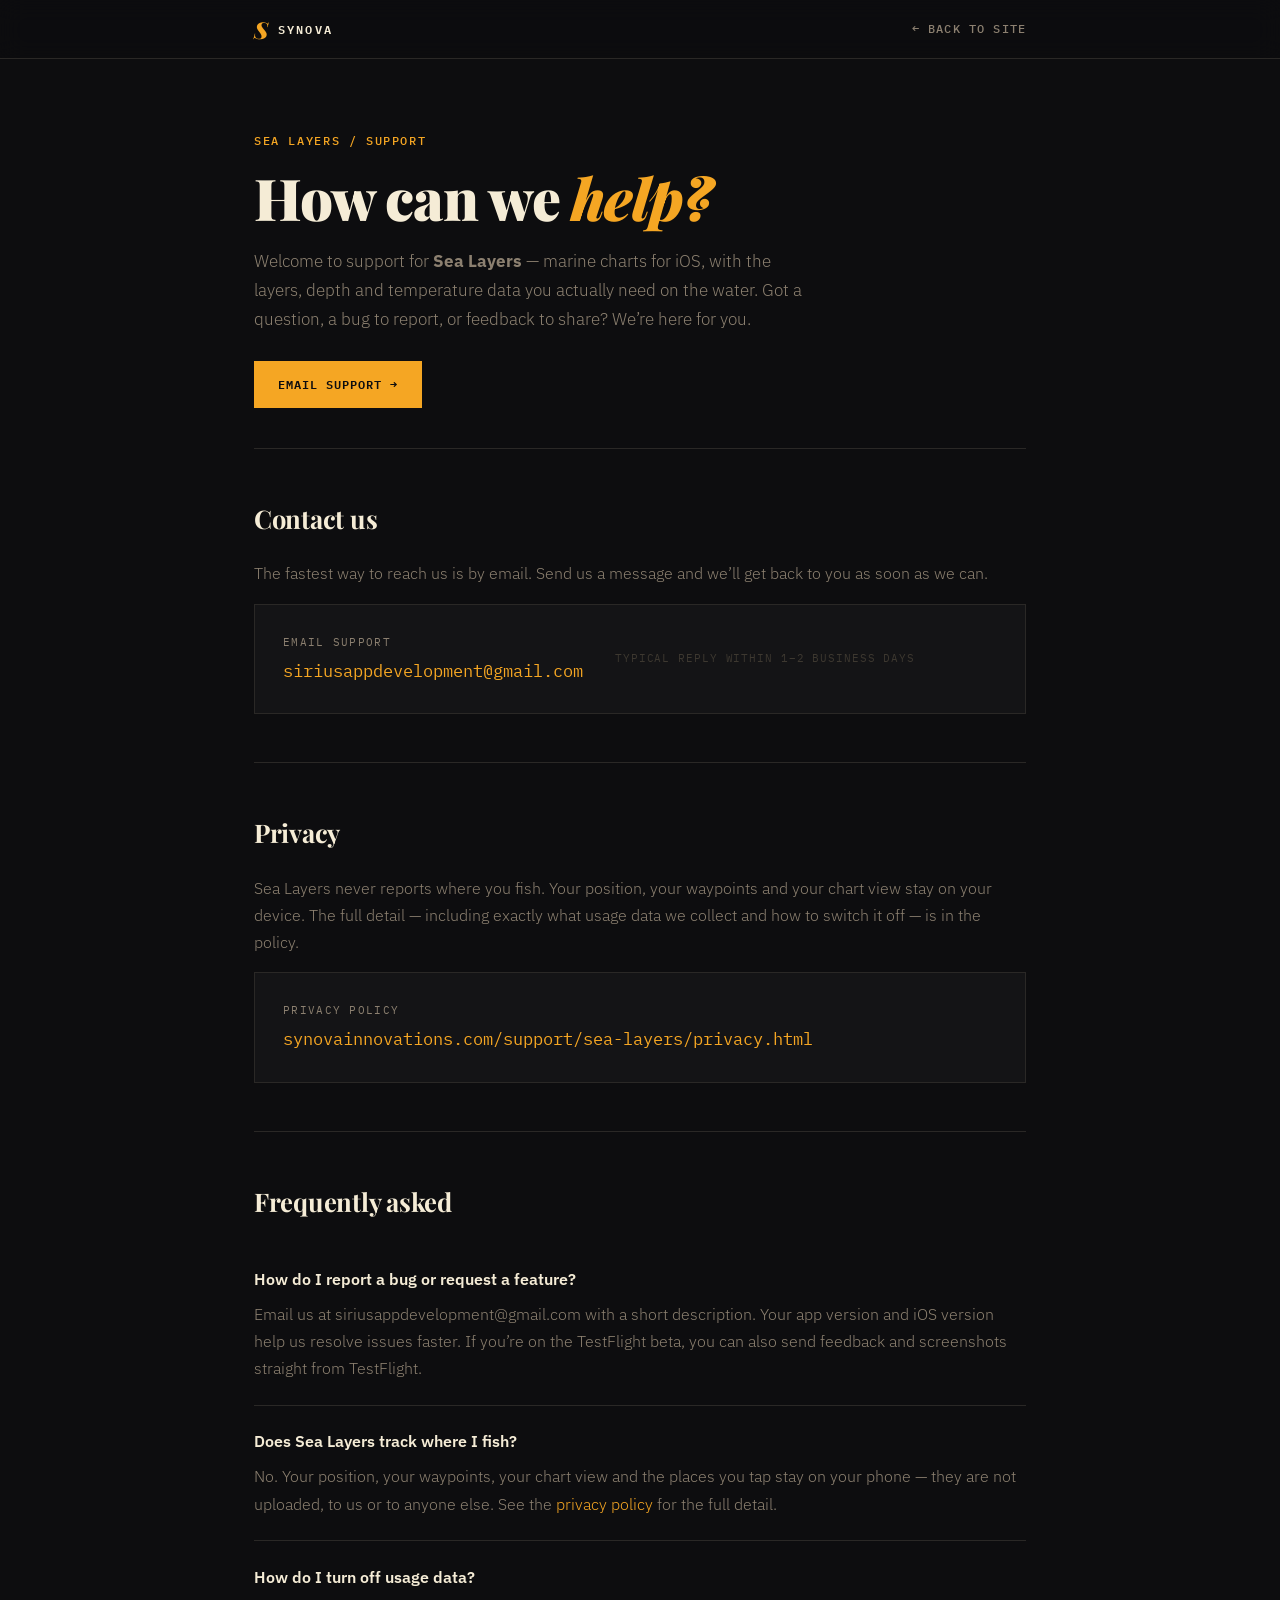
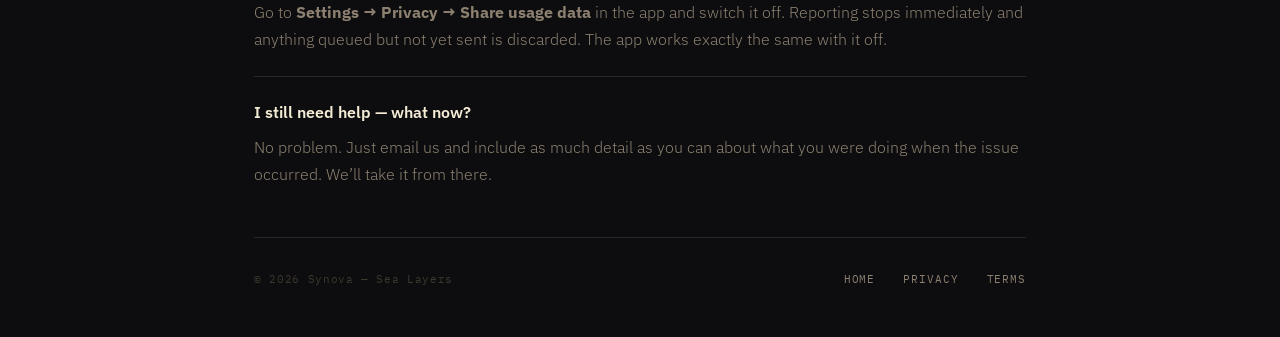
==== support/sea-layers/index.html @ 9f6c3e7c "Add Sea Layers app pages: support + privacy policy Create /support/sea-layers/ following the existin" ====
<!DOCTYPE html>
<html lang="en">
<head>
    <meta charset="UTF-8">
    <meta name="viewport" content="width=device-width, initial-scale=1.0">
    <meta name="description" content="Support for Sea Layers — marine charts for iOS. Contact us, read the FAQ, and find our privacy policy.">
    <meta name="theme-color" content="#0D0D0F">
    <title>Sea Layers — Support | Synova</title>
    <link rel="preconnect" href="https://fonts.googleapis.com">
    <link rel="preconnect" href="https://fonts.gstatic.com" crossorigin>
    <link href="https://fonts.googleapis.com/css2?family=Playfair+Display:ital,wght@0,700;0,900;1,700&family=IBM+Plex+Mono:wght@400;500;600&family=IBM+Plex+Sans:wght@300;400;500;600&display=swap" rel="stylesheet">
    <link rel="icon" type="image/svg+xml" href="data:image/svg+xml,<svg xmlns='http://www.w3.org/2000/svg' viewBox='0 0 100 100'><rect fill='%230D0D0F' width='100' height='100'/><text y='72' x='10' font-size='72' fill='%23F5A623' font-family='serif' font-weight='900'>S</text></svg>">
    <style>
        :root {
            --bg:       #0D0D0F;
            --bg-2:     #141416;
            --rule:     #2A2826;
            --amber:    #F5A623;
            --amber-dim:#7A5310;
            --cream:    #F5ECD6;
            --muted:    #8C8070;
            --faint:    #3D3830;
            --font-ser: 'Playfair Display', Georgia, serif;
            --font-mono:'IBM Plex Mono', 'Courier New', monospace;
            --font-sans:'IBM Plex Sans', system-ui, sans-serif;
            --trans:    0.25s cubic-bezier(0.4, 0, 0.2, 1);
            --max:      820px;
        }

        *, *::before, *::after { margin: 0; padding: 0; box-sizing: border-box; }
        html { scroll-behavior: smooth; -webkit-font-smoothing: antialiased; }
        body {
            font-family: var(--font-sans);
            background: var(--bg);
            color: var(--cream);
            line-height: 1.7;
        }
        a { color: inherit; text-decoration: none; }

        .wrap { max-width: var(--max); margin: 0 auto; padding: 0 24px; }

        /* Nav */
        .nav {
            border-bottom: 1px solid var(--rule);
            background: rgba(13, 13, 15, 0.92);
            backdrop-filter: blur(12px);
            -webkit-backdrop-filter: blur(12px);
            position: sticky; top: 0; z-index: 10;
        }
        .nav-inner {
            max-width: var(--max); margin: 0 auto; padding: 1.1rem 24px;
            display: flex; align-items: center; justify-content: space-between;
        }
        .brand { display: flex; align-items: center; gap: 0.6rem; }
        .brand-mark {
            font-family: var(--font-ser); font-size: 1.45rem; font-weight: 900;
            font-style: italic; color: var(--amber); line-height: 1;
        }
        .brand-name {
            font-family: var(--font-mono); font-size: 0.78rem; font-weight: 600;
            letter-spacing: 0.18em; color: var(--cream);
        }
        .nav-back {
            font-family: var(--font-mono); font-size: 0.72rem; font-weight: 500;
            letter-spacing: 0.1em; text-transform: uppercase; color: var(--muted);
            transition: var(--trans);
        }
        .nav-back:hover { color: var(--cream); }

        /* Header */
        header { padding: 4.5rem 0 2.5rem; border-bottom: 1px solid var(--rule); }
        .hero-grid {
            display: grid; grid-template-columns: 1fr 250px;
            gap: 3rem; align-items: center;
        }
        .eyebrow {
            font-family: var(--font-mono); font-size: 0.72rem; font-weight: 500;
            letter-spacing: 0.14em; text-transform: uppercase; color: var(--amber);
            display: block; margin-bottom: 1rem;
        }
        h1 {
            font-family: var(--font-ser); font-weight: 900; line-height: 1.05;
            letter-spacing: -0.02em; font-size: clamp(2.4rem, 6vw, 3.6rem);
        }
        h1 em { font-style: italic; color: var(--amber); }
        .lead {
            color: var(--muted); font-weight: 300; font-size: 1.05rem;
            margin-top: 1.25rem; max-width: 560px;
        }
        .hero-btn {
            display: inline-block; margin-top: 1.75rem;
            font-family: var(--font-mono); font-size: 0.78rem; font-weight: 600;
            letter-spacing: 0.08em; text-transform: uppercase;
            color: var(--bg); background: var(--amber);
            padding: 0.8rem 1.5rem; transition: var(--trans);
        }
        .hero-btn:hover { background: #FFB840; transform: translateY(-1px); }
        .hero-shot { justify-self: end; }
        .hero-shot img {
            display: block; width: 100%; max-width: 250px; height: auto;
            border-radius: 32px; border: 1px solid var(--rule);
            box-shadow: 0 24px 70px rgba(0, 0, 0, 0.55);
        }
        @media (max-width: 720px) {
            .hero-grid { grid-template-columns: 1fr; gap: 2.25rem; }
            .hero-shot { justify-self: start; }
            .hero-shot img { max-width: 230px; }
        }

        /* Sections */
        section { padding: 3rem 0; border-bottom: 1px solid var(--rule); }
        h2 {
            font-family: var(--font-ser); font-size: 1.6rem; font-weight: 700;
            letter-spacing: -0.01em; margin-bottom: 1.25rem;
        }
        p { color: var(--text, var(--cream)); }
        section p { color: var(--muted); font-weight: 300; margin-bottom: 1rem; }
        section p:last-child { margin-bottom: 0; }

        /* Contact card */
        .contact-card {
            display: flex; flex-wrap: wrap; align-items: center; gap: 1.25rem 2rem;
            padding: 1.75rem; background: var(--bg-2);
            border: 1px solid var(--rule); margin-top: 0.5rem;
        }
        .contact-card .label {
            font-family: var(--font-mono); font-size: 0.68rem; letter-spacing: 0.12em;
            text-transform: uppercase; color: var(--muted); display: block; margin-bottom: 0.35rem;
        }
        .contact-card .email {
            font-family: var(--font-mono); font-size: 1.05rem; color: var(--amber);
            transition: var(--trans); word-break: break-all;
        }
        .contact-card .email:hover { color: var(--cream); }
        .response {
            font-family: var(--font-mono); font-size: 0.7rem; letter-spacing: 0.08em;
            text-transform: uppercase; color: var(--faint);
        }

        /* FAQ */
        .faq-item { padding: 1.4rem 0; border-bottom: 1px solid var(--rule); }
        .faq-item:last-child { border-bottom: none; padding-bottom: 0; }
        .faq-item h3 {
            font-family: var(--font-sans); font-size: 1rem; font-weight: 600;
            color: var(--cream); margin-bottom: 0.5rem;
        }
        .faq-item p { color: var(--muted); font-weight: 300; }

        /* Footer */
        footer { padding: 2rem 0 3rem; }
        .footer-inner {
            display: flex; flex-wrap: wrap; align-items: center; justify-content: space-between;
            gap: 1rem;
        }
        .footer-inner .copy {
            font-family: var(--font-mono); font-size: 0.68rem; letter-spacing: 0.06em; color: var(--faint);
        }
        .footer-links { display: flex; gap: 1.75rem; }
        .footer-links a {
            font-family: var(--font-mono); font-size: 0.7rem; letter-spacing: 0.08em;
            text-transform: uppercase; color: var(--muted); transition: var(--trans);
        }
        .footer-links a:hover { color: var(--cream); }

        @media (max-width: 600px) {
            header { padding: 3rem 0 2rem; }
            section { padding: 2.25rem 0; }
        }
    </style>
</head>
<body>

    <nav class="nav">
        <div class="nav-inner">
            <a href="/" class="brand">
                <span class="brand-mark">S</span>
                <span class="brand-name">SYNOVA</span>
            </a>
            <a href="/" class="nav-back">&larr; Back to site</a>
        </div>
    </nav>

    <div class="wrap">

        <header>
            <span class="eyebrow">Sea Layers / Support</span>
            <h1>How can we <em>help?</em></h1>
            <p class="lead">
                Welcome to support for <strong>Sea Layers</strong> &mdash; marine charts for iOS,
                with the layers, depth and temperature data you actually need on the water.
                Got a question, a bug to report, or feedback to share? We&rsquo;re here for you.
            </p>
            <a class="hero-btn" href="mailto:siriusappdevelopment@gmail.com?subject=Sea%20Layers%20Support">Email support &rarr;</a>
        </header>

        <section>
            <h2>Contact us</h2>
            <p>
                The fastest way to reach us is by email. Send us a message and we&rsquo;ll get
                back to you as soon as we can.
            </p>
            <div class="contact-card">
                <div>
                    <span class="label">Email support</span>
                    <a class="email" href="mailto:siriusappdevelopment@gmail.com?subject=Sea%20Layers%20Support">siriusappdevelopment@gmail.com</a>
                </div>
                <span class="response">Typical reply within 1&ndash;2 business days</span>
            </div>
        </section>

        <section>
            <h2>Privacy</h2>
            <p>
                Sea Layers never reports where you fish. Your position, your waypoints and
                your chart view stay on your device. The full detail &mdash; including exactly
                what usage data we collect and how to switch it off &mdash; is in the policy.
            </p>
            <div class="contact-card">
                <div>
                    <span class="label">Privacy policy</span>
                    <a class="email" href="/support/sea-layers/privacy.html">synovainnovations.com/support/sea-layers/privacy.html</a>
                </div>
            </div>
        </section>

        <section>
            <h2>Frequently asked</h2>

            <div class="faq-item">
                <h3>How do I report a bug or request a feature?</h3>
                <p>
                    Email us at siriusappdevelopment@gmail.com with a short description. Your
                    app version and iOS version help us resolve issues faster. If you&rsquo;re
                    on the TestFlight beta, you can also send feedback and screenshots
                    straight from TestFlight.
                </p>
            </div>

            <div class="faq-item">
                <h3>Does Sea Layers track where I fish?</h3>
                <p>
                    No. Your position, your waypoints, your chart view and the places you tap
                    stay on your phone &mdash; they are not uploaded, to us or to anyone else.
                    See the
                    <a href="/support/sea-layers/privacy.html" style="color: var(--amber);">privacy policy</a>
                    for the full detail.
                </p>
            </div>

            <div class="faq-item">
                <h3>How do I turn off usage data?</h3>
                <p>
                    Go to <strong>Settings &rarr; Privacy &rarr; Share usage data</strong> in the app
                    and switch it off. Reporting stops immediately and anything queued but not
                    yet sent is discarded. The app works exactly the same with it off.
                </p>
            </div>

            <div class="faq-item">
                <h3>I still need help &mdash; what now?</h3>
                <p>
                    No problem. Just email us and include as much detail as you can about what
                    you were doing when the issue occurred. We&rsquo;ll take it from there.
                </p>
            </div>
        </section>

        <footer>
            <div class="footer-inner">
                <span class="copy">&copy; 2026 Synova &mdash; Sea Layers</span>
                <nav class="footer-links" aria-label="Footer">
                    <a href="/">Home</a>
                    <a href="/support/sea-layers/privacy.html">Privacy</a>
                    <a href="/terms.html">Terms</a>
                </nav>
            </div>
        </footer>

    </div>

</body>
</html>
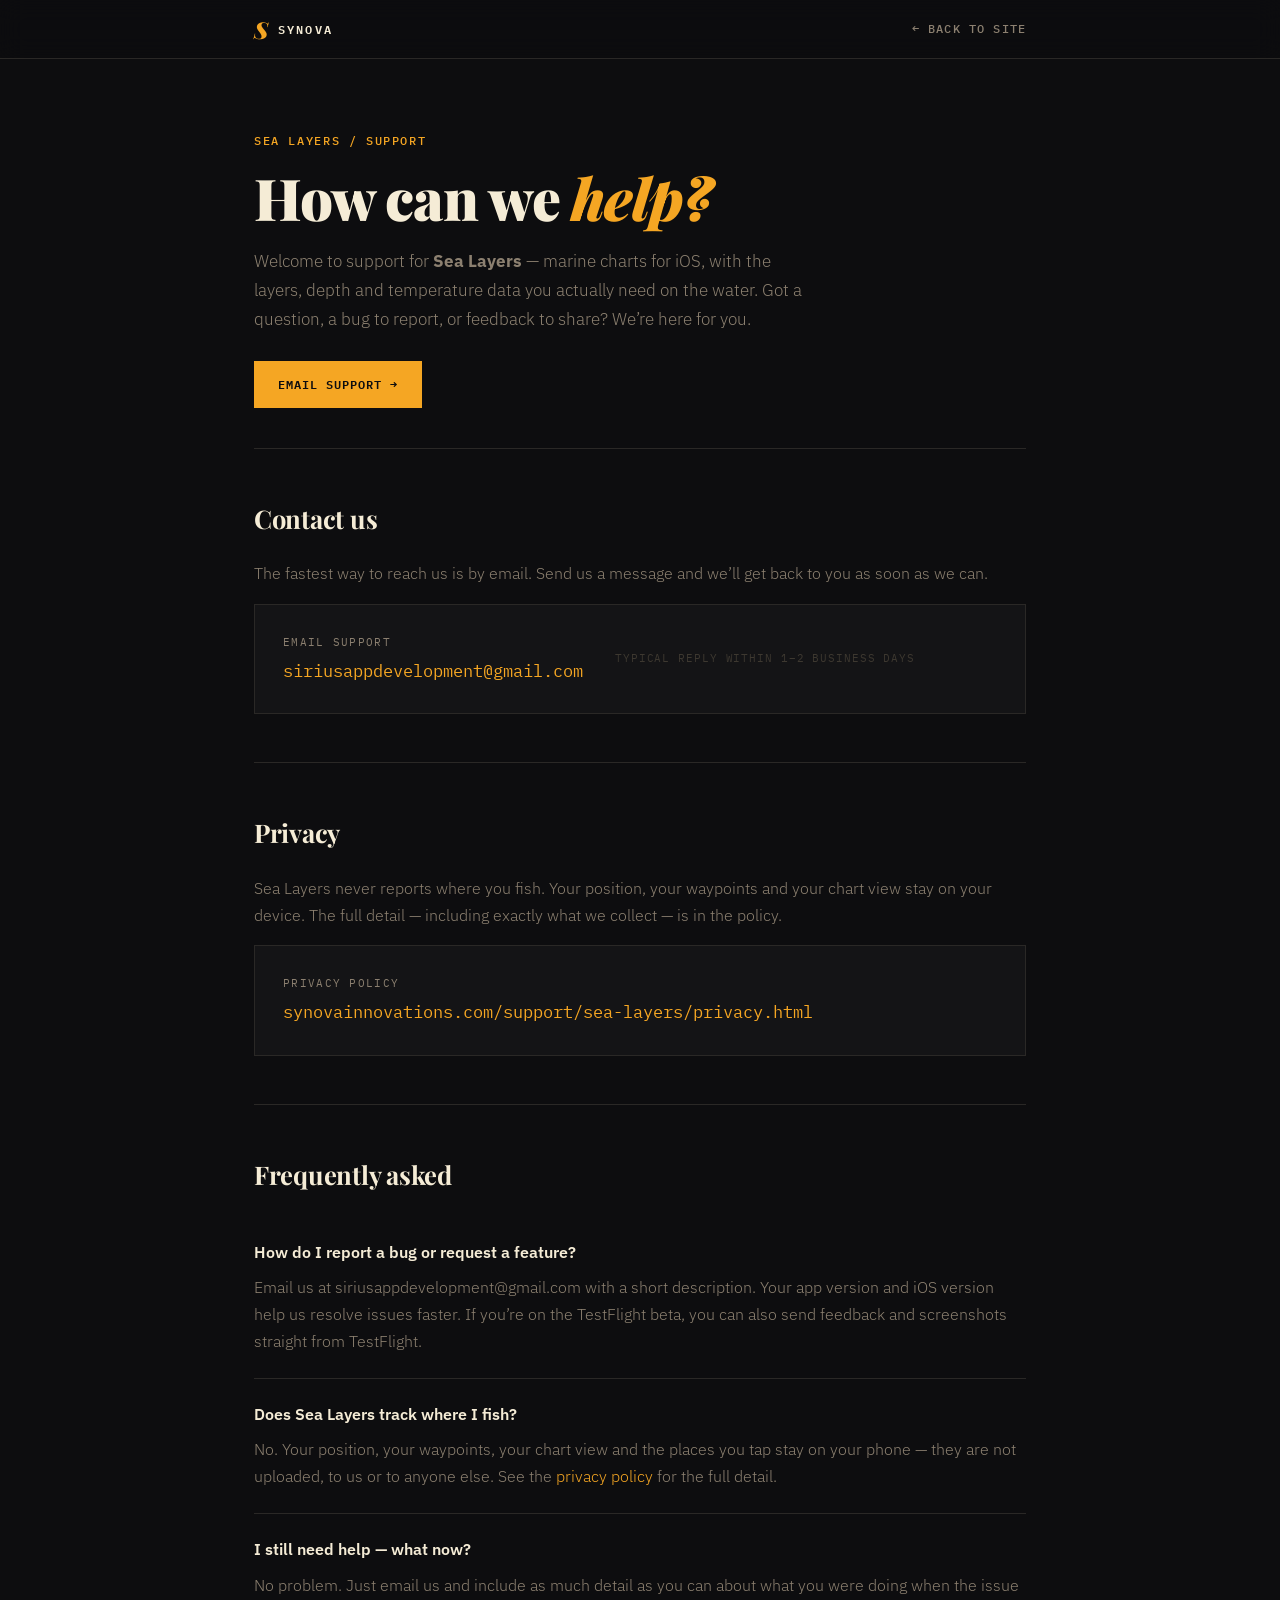
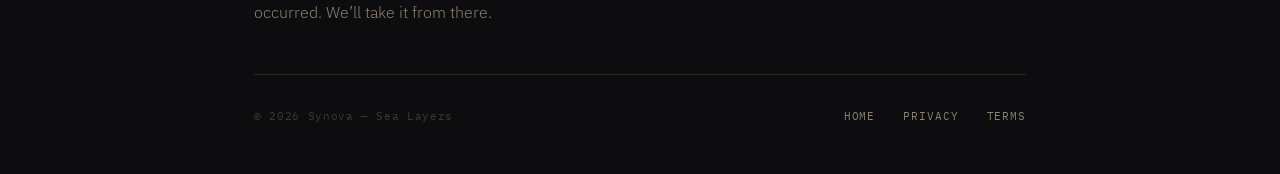
==== commit b5830127: "Update Sea Layers privacy policy (effective 19 October 2026) Replace the hosted policy with the curr" ====
--- a/support/sea-layers/index.html
+++ b/support/sea-layers/index.html
@@ -213,7 +213,7 @@
             <p>
                 Sea Layers never reports where you fish. Your position, your waypoints and
                 your chart view stay on your device. The full detail &mdash; including exactly
-                what usage data we collect and how to switch it off &mdash; is in the policy.
+                what we collect &mdash; is in the policy.
             </p>
             <div class="contact-card">
                 <div>
@@ -248,15 +248,6 @@
             </div>
 
             <div class="faq-item">
-                <h3>How do I turn off usage data?</h3>
-                <p>
-                    Go to <strong>Settings &rarr; Privacy &rarr; Share usage data</strong> in the app
-                    and switch it off. Reporting stops immediately and anything queued but not
-                    yet sent is discarded. The app works exactly the same with it off.
-                </p>
-            </div>
-
-            <div class="faq-item">
                 <h3>I still need help &mdash; what now?</h3>
                 <p>
                     No problem. Just email us and include as much detail as you can about what
